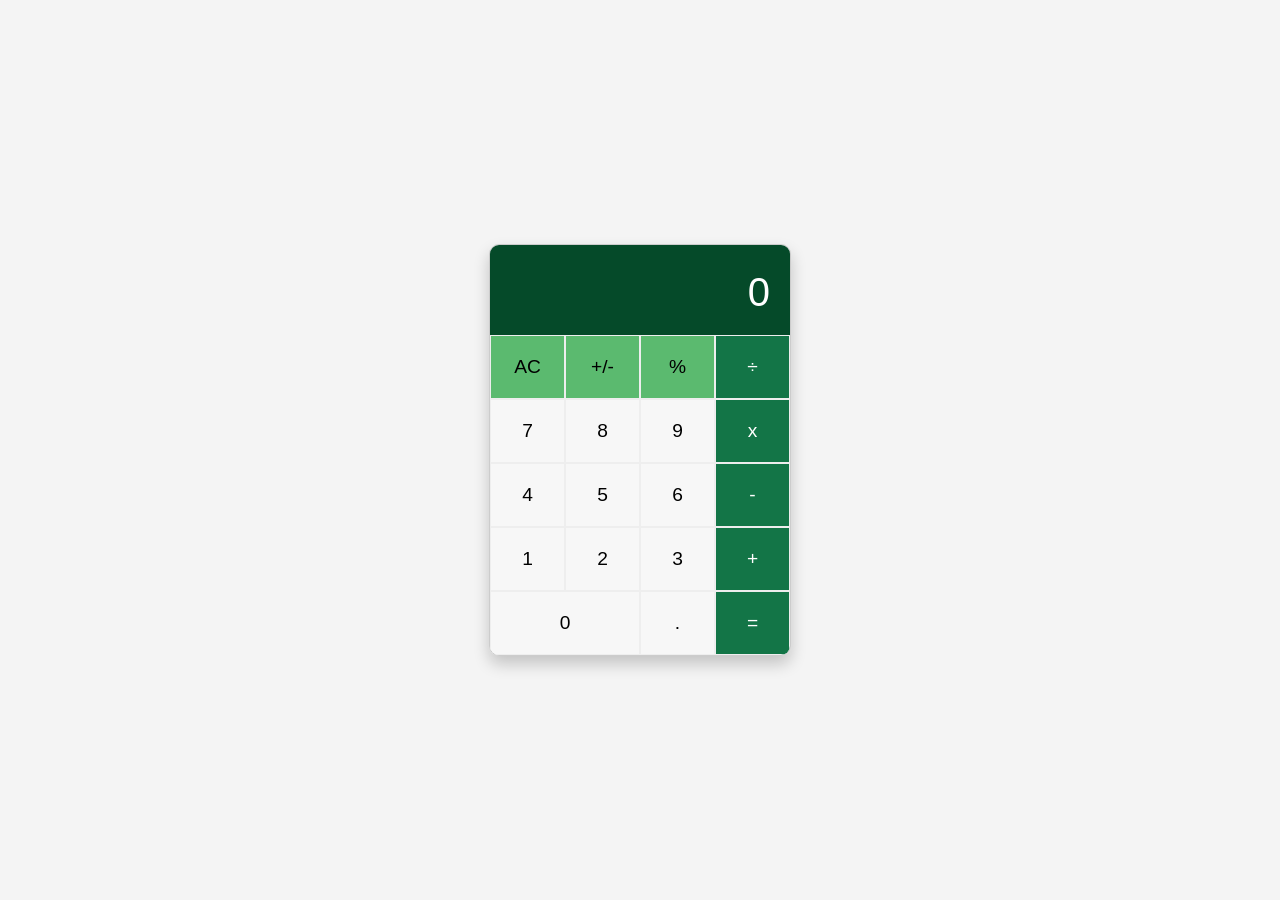
==== index.html @ 1d53a579 "chore: initialize calculator project" ====
<!DOCTYPE html>
<html lang="ko-KR">

<head>
  <meta charset="UTF-8">
  <meta name="viewport" content="width=device-width, initial-scale=1.0">
  <title>Calculator</title>
  <link rel="stylesheet" href="./styles.css?v=20261013-mobile">
  <link rel="shortcut icon" href="./favicon/wx.ico" type="image/x-icon" />
  <link rel="icon" href="./favicon/wx.svg" type="image/svg" />
</head>

<body>
  <div class="calculator">
    <div class="history-display" id="history-display"></div>
    <div class="display" id="display">0</div>
    <div class="buttons">
      <button class="clear" data-type="clear">AC</button>
      <button class="operator" data-op="neg">+/-</button>
      <button class="operator" data-op="percent">%</button>
      <button class="operator" data-op="divide">÷</button>

      <button class="number" data-num="7">7</button>
      <button class="number" data-num="8">8</button>
      <button class="number" data-num="9">9</button>
      <button class="operator" data-op="multiply">x</button>

      <button class="number" data-num="4">4</button>
      <button class="number" data-num="5">5</button>
      <button class="number" data-num="6">6</button>
      <button class="operator" data-op="subtract">-</button>

      <button class="number" data-num="1">1</button>
      <button class="number" data-num="2">2</button>
      <button class="number" data-num="3">3</button>
      <button class="operator" data-op="add">+</button>

      <button class="number zero" data-num="0">0</button>
      <button class="number" data-num=".">.</button>
      <button class="equals" data-op="equals">=</button>
    </div>
  </div>

  <script src="./script.js"></script>

</body>

</html>
---- styles.css ----
/* style.css */
body {
  font-family: Arial, sans-serif;
  display: flex;
  justify-content: center;
  align-items: center;
  min-height: 100vh;
  margin: 0;
  background-color: #f4f4f4;
}

.calculator {
  width: 300px;
  border: 1px solid #ccc;
  border-radius: 10px;
  box-shadow: 0 8px 16px rgba(0, 0, 0, 0.2);
  overflow: hidden;
}

.history-display {
  background-color: #054A29;
  color: #a5a5a5;
  font-size: 0.8em;
  padding: 5px 20px 0 20px;
  text-align: right;
  min-height: 1.2em;
  box-sizing: border-box;
}

.display {
  background-color: #054A29;
  color: white;
  font-size: 2.5em;
  padding: 10px 20px 20px 20px;
  text-align: right;
  box-sizing: border-box;
  overflow-x: auto;
}

.buttons {
  display: grid;
  grid-template-columns: repeat(4, 1fr);
}

button {
  padding: 20px;
  border: 1px solid #eee;
  background-color: #f7f7f7;
  font-size: 1.2em;
  cursor: pointer;
  outline: none;
  transition: background-color 0.1s;
}

button:active {
  filter: brightness(0.85);
}

/* 특수 버튼 스타일 */
.operator {
  background-color: #137547;
  color: white;
}

.clear,
.operator[data-op="neg"],
.operator[data-op="percent"] {
  background-color: #5BBA6F;
  color: black;
}

.equals {
  background-color: #137547;
  color: white;
  grid-column: span 1;
  /* 명시적 설정 */
}

.zero {
  grid-column: span 2;
  /* 0 버튼을 두 칸 차지하게 함 */
}
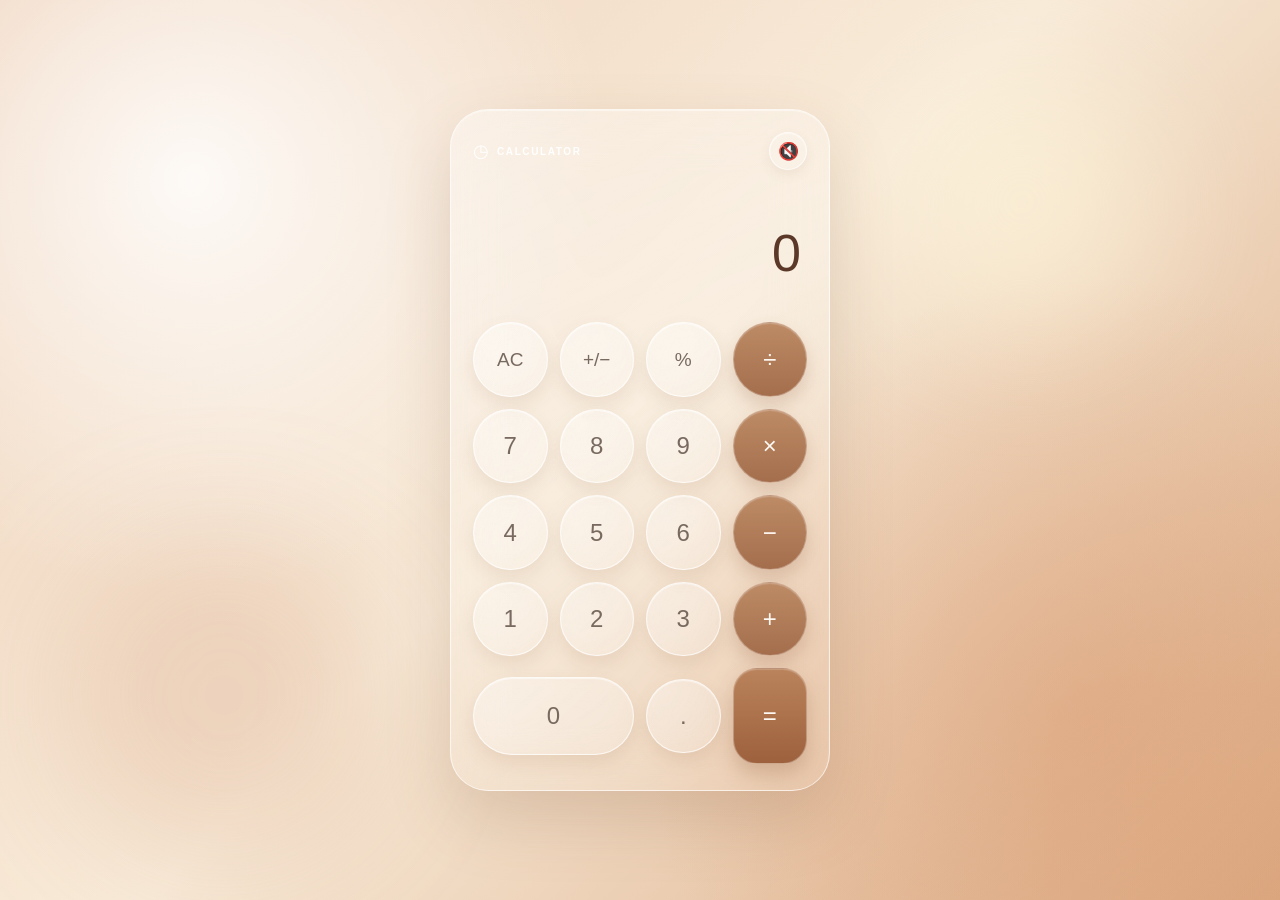
==== commit 79a98dcd: "feat: add glassmorphism UI and soft click sound" ====
--- a/index.html
+++ b/index.html
@@ -4,42 +4,100 @@
 <head>
   <meta charset="UTF-8">
   <meta name="viewport" content="width=device-width, initial-scale=1.0">
-  <title>Calculator</title>
-  <link rel="stylesheet" href="./styles.css?v=20261013-mobile">
-  <link rel="shortcut icon" href="./favicon/wx.ico" type="image/x-icon" />
-  <link rel="icon" href="./favicon/wx.svg" type="image/svg" />
+
+  <meta name="description" content="따뜻한 글래스모피즘 디자인과 Soft Click 사운드를 적용한 계산기입니다.">
+
+  <title>Warm Glass Calculator</title>
+
+  <link rel="stylesheet" href="./styles.css">
+
+  <link rel="shortcut icon" href="./favicon/wx.ico" type="image/x-icon">
+
+  <link rel="icon" href="./favicon/wx.svg" type="image/svg+xml">
 </head>
 
 <body>
-  <div class="calculator">
-    <div class="history-display" id="history-display"></div>
-    <div class="display" id="display">0</div>
-    <div class="buttons">
-      <button class="clear" data-type="clear">AC</button>
-      <button class="operator" data-op="neg">+/-</button>
-      <button class="operator" data-op="percent">%</button>
-      <button class="operator" data-op="divide">÷</button>
 
-      <button class="number" data-num="7">7</button>
-      <button class="number" data-num="8">8</button>
-      <button class="number" data-num="9">9</button>
-      <button class="operator" data-op="multiply">x</button>
+  <main class="app-shell">
 
-      <button class="number" data-num="4">4</button>
-      <button class="number" data-num="5">5</button>
-      <button class="number" data-num="6">6</button>
-      <button class="operator" data-op="subtract">-</button>
+    <section class="calculator" aria-label="계산기">
 
-      <button class="number" data-num="1">1</button>
-      <button class="number" data-num="2">2</button>
-      <button class="number" data-num="3">3</button>
-      <button class="operator" data-op="add">+</button>
+      <!-- 상단 영역 -->
+      <header class="calculator-topbar">
 
-      <button class="number zero" data-num="0">0</button>
-      <button class="number" data-num=".">.</button>
-      <button class="equals" data-op="equals">=</button>
-    </div>
-  </div>
+        <div class="calculator-brand">
+          <span class="brand-icon" aria-hidden="true">◷</span>
+          <span class="brand-text">CALCULATOR</span>
+        </div>
+
+        <!-- 사운드 ON/OFF -->
+        <button type="button" id="sound-toggle" class="sound-toggle" aria-label="키패드 소리 켜기" aria-pressed="false"
+          title="키패드 소리 켜기">
+          <span id="sound-icon" aria-hidden="true">🔇</span>
+        </button>
+
+      </header>
+
+      <!-- 계산 결과 표시 -->
+      <div class="display-section">
+
+        <div class="history-display" id="history-display" aria-label="계산 과정"></div>
+
+        <div class="display" id="display" role="status" aria-live="off" aria-label="계산 결과">0</div>
+
+      </div>
+
+      <!-- 계산기 키패드 -->
+      <div class="buttons" aria-label="계산기 키패드">
+
+        <!-- 첫 번째 줄 -->
+        <button type="button" class="key key--glass key--utility" data-type="clear">AC</button>
+
+        <button type="button" class="key key--glass key--utility" data-op="neg" aria-label="부호 변경">+/−</button>
+
+        <button type="button" class="key key--glass key--utility" data-op="percent" aria-label="백분율">%</button>
+
+        <button type="button" class="key key--operator" data-op="divide" aria-label="나누기">÷</button>
+
+        <!-- 두 번째 줄 -->
+        <button type="button" class="key key--glass" data-num="7">7</button>
+
+        <button type="button" class="key key--glass" data-num="8">8</button>
+
+        <button type="button" class="key key--glass" data-num="9">9</button>
+
+        <button type="button" class="key key--operator" data-op="multiply" aria-label="곱하기">×</button>
+
+        <!-- 세 번째 줄 -->
+        <button type="button" class="key key--glass" data-num="4">4</button>
+
+        <button type="button" class="key key--glass" data-num="5">5</button>
+
+        <button type="button" class="key key--glass" data-num="6">6</button>
+
+        <button type="button" class="key key--operator" data-op="subtract" aria-label="빼기">−</button>
+
+        <!-- 네 번째 줄 -->
+        <button type="button" class="key key--glass" data-num="1">1</button>
+
+        <button type="button" class="key key--glass" data-num="2">2</button>
+
+        <button type="button" class="key key--glass" data-num="3">3</button>
+
+        <button type="button" class="key key--operator" data-op="add" aria-label="더하기">+</button>
+
+        <!-- 다섯 번째 줄 -->
+        <button type="button" class="key key--glass key--zero" data-num="0">0</button>
+
+        <button type="button" class="key key--glass key--decimal" data-num="." aria-label="소수점">.</button>
+
+        <button type="button" class="key key--equals" data-op="equals" aria-label="계산하기">=</button>
+
+      </div>
+
+    </section>
+
+  </main>
 
   <script src="./script.js"></script>
 
--- a/styles.css
+++ b/styles.css
@@ -1,82 +1,652 @@
-/* style.css */
+/* ========================================
+   Warm Glass Calculator
+   Glassmorphism UI
+======================================== */
+
+/* ===== 01. 디자인 변수 ===== */
+
+:root {
+  /* 배경 */
+  --bg-light: #f8ebd9;
+  --bg-peach: #efd3bc;
+  --bg-caramel: #dba982;
+
+  /* 유리 */
+  --glass-bg: rgba(255, 255, 255, 0.15);
+  --glass-border: rgba(255, 255, 255, 0.65);
+  --glass-highlight: rgba(255, 255, 255, 0.35);
+
+  /* 글자 */
+  --text-primary: #5b3827;
+  --text-secondary: #907568;
+  --text-key: #796a60;
+  --text-white: #fff9f3;
+
+  /* 연산 버튼 */
+  --operator-light: #bd8b66;
+  --operator-dark: #a46e4c;
+
+  /* 그림자 */
+  --shadow-main: 0 28px 65px rgba(126, 78, 48, 0.2);
+  --shadow-key: 0 8px 18px rgba(139, 91, 58, 0.12);
+}
+
+
+/* ===== 02. 기본 설정 ===== */
+
+* {
+  box-sizing: border-box;
+}
+
+html {
+  min-height: 100%;
+}
+
 body {
-  font-family: Arial, sans-serif;
+  margin: 0;
+
+  min-height: 100vh;
+  min-height: 100dvh;
+
+  font-family: Arial, "Malgun Gothic", sans-serif;
+
+  color: var(--text-primary);
+
+  background:
+    radial-gradient(circle at 15% 20%,
+      rgba(255, 255, 255, 0.85),
+      transparent 32%),
+    radial-gradient(circle at 85% 80%,
+      rgba(217, 151, 107, 0.45),
+      transparent 34%),
+    linear-gradient(135deg,
+      var(--bg-peach) 0%,
+      var(--bg-light) 48%,
+      var(--bg-caramel) 100%);
+
+  overflow-x: hidden;
+}
+
+
+/* ===== 03. 배경 장식 ===== */
+
+body::before,
+body::after {
+  content: "";
+
+  position: fixed;
+
+  border-radius: 50%;
+
+  pointer-events: none;
+
+  z-index: 0;
+
+  filter: blur(65px);
+}
+
+body::before {
+  width: 260px;
+  height: 260px;
+
+  top: 8%;
+  right: 10%;
+
+  background: rgba(255, 247, 221, 0.55);
+}
+
+body::after {
+  width: 320px;
+  height: 320px;
+
+  bottom: 5%;
+  left: 5%;
+
+  background: rgba(205, 139, 101, 0.22);
+}
+
+
+/* ===== 04. 전체 레이아웃 ===== */
+
+.app-shell {
+  position: relative;
+
+  z-index: 1;
+
   display: flex;
+  align-items: center;
   justify-content: center;
+
+  width: 100%;
+
+  min-height: 100vh;
+  min-height: 100dvh;
+
+  padding: 24px;
+}
+
+
+/* ===== 05. 계산기 본체 ===== */
+
+.calculator {
+  position: relative;
+
+  isolation: isolate;
+
+  width: 100%;
+  max-width: 380px;
+
+  padding: 22px 22px 26px;
+
+  border-radius: 38px;
+
+  background:
+    linear-gradient(145deg,
+      rgba(255, 255, 255, 0.22),
+      rgba(255, 255, 255, 0.09));
+
+  border: 1.5px solid var(--glass-border);
+
+  box-shadow:
+    var(--shadow-main),
+    inset 0 1px 1px rgba(255, 255, 255, 0.5);
+
+  backdrop-filter: blur(26px);
+  -webkit-backdrop-filter: blur(26px);
+
+  overflow: hidden;
+}
+
+
+/* 유리 표면에 비치는 빛 */
+
+.calculator::before {
+  content: "";
+
+  position: absolute;
+  inset: 0;
+
+  border-radius: inherit;
+
+  background:
+    linear-gradient(160deg,
+      rgba(255, 255, 255, 0.18),
+      transparent 55%);
+
+  pointer-events: none;
+
+  z-index: -1;
+}
+
+
+/* ===== 06. 계산기 상단 ===== */
+
+.calculator-topbar {
+  display: flex;
+  justify-content: space-between;
   align-items: center;
-  min-height: 100vh;
-  margin: 0;
-  background-color: #f4f4f4;
-}
-
-.calculator {
-  width: 300px;
-  border: 1px solid #ccc;
-  border-radius: 10px;
-  box-shadow: 0 8px 16px rgba(0, 0, 0, 0.2);
-  overflow: hidden;
-}
+
+  min-height: 38px;
+}
+
+.calculator-brand {
+  display: flex;
+  align-items: center;
+
+  gap: 8px;
+}
+
+.brand-icon {
+  font-size: 18px;
+  line-height: 1;
+
+  color: rgba(255, 255, 255, 0.95);
+}
+
+.brand-text {
+  font-size: 10px;
+  font-weight: 700;
+
+  letter-spacing: 0.16em;
+
+  color: rgba(255, 255, 255, 0.95);
+}
+
+
+/* ===== 07. 사운드 버튼 ===== */
+
+.sound-toggle {
+  display: flex;
+  align-items: center;
+  justify-content: center;
+
+  width: 38px;
+  height: 38px;
+
+  flex-shrink: 0;
+
+  border-radius: 50%;
+
+  border: 1px solid rgba(255, 255, 255, 0.65);
+
+  background: rgba(255, 255, 255, 0.18);
+
+  box-shadow:
+    inset 0 1px 1px rgba(255, 255, 255, 0.45),
+    0 5px 12px rgba(122, 78, 52, 0.08);
+
+  cursor: pointer;
+
+  transition:
+    transform 0.15s ease,
+    background 0.15s ease;
+}
+
+.sound-toggle:hover {
+  background: rgba(255, 255, 255, 0.32);
+
+  transform: translateY(-1px);
+}
+
+.sound-toggle:active {
+  transform: scale(0.94);
+}
+
+.sound-toggle span {
+  font-size: 17px;
+  line-height: 1;
+}
+
+
+/* ===== 08. 디스플레이 영역 ===== */
+
+.display-section {
+  display: flex;
+  flex-direction: column;
+  justify-content: flex-end;
+
+  min-width: 0;
+
+  min-height: 152px;
+
+  padding-top: 12px;
+  padding-bottom: 24px;
+}
+
+
+/* 계산 과정 */
 
 .history-display {
-  background-color: #054A29;
-  color: #a5a5a5;
-  font-size: 0.8em;
-  padding: 5px 20px 0 20px;
+  min-width: 0;
+
+  min-height: 25px;
+
+  padding: 3px 8px;
+
+  color: var(--text-secondary);
+
+  font-size: 14px;
+  font-weight: 500;
+
+  line-height: 1.4;
+
   text-align: right;
-  min-height: 1.2em;
-  box-sizing: border-box;
-}
+
+  white-space: nowrap;
+
+  overflow-x: auto;
+
+  scrollbar-width: none;
+}
+
+.history-display::-webkit-scrollbar {
+  display: none;
+}
+
+
+/* 계산 결과 */
 
 .display {
-  background-color: #054A29;
-  color: white;
-  font-size: 2.5em;
-  padding: 10px 20px 20px 20px;
+  display: block;
+
+  width: 100%;
+  min-width: 0;
+
+  min-height: 75px;
+
+  padding: 8px 8px 12px;
+
+  color: var(--text-primary);
+
+  font-size: clamp(38px, 10vw, 52px);
+  font-weight: 500;
+
+  line-height: 1.25;
+
+  letter-spacing: -0.035em;
+
   text-align: right;
-  box-sizing: border-box;
+
+  white-space: nowrap;
+
   overflow-x: auto;
-}
+  overflow-y: hidden;
+
+  scrollbar-width: none;
+}
+
+.display::-webkit-scrollbar {
+  display: none;
+}
+
+
+/* 긴 숫자 표시 */
+
+.display.is-long {
+  font-size: 38px;
+}
+
+.display.is-very-long {
+  font-size: 29px;
+}
+
+
+/* ===== 09. 키패드 그리드 ===== */
 
 .buttons {
   display: grid;
-  grid-template-columns: repeat(4, 1fr);
-}
-
-button {
-  padding: 20px;
-  border: 1px solid #eee;
-  background-color: #f7f7f7;
-  font-size: 1.2em;
+
+  grid-template-columns: repeat(4, minmax(0, 1fr));
+
+  gap: 12px;
+
+  align-items: stretch;
+
+  width: 100%;
+}
+
+
+/* ===== 10. 버튼 공통 ===== */
+
+.key {
+  display: flex;
+  align-items: center;
+  justify-content: center;
+
+  width: 100%;
+  min-width: 0;
+
+  aspect-ratio: 1 / 1;
+
+  padding: 0;
+
+  border: 1px solid rgba(255, 255, 255, 0.6);
+
+  border-radius: 50%;
+
+  font-family: inherit;
+
+  font-size: 24px;
+  font-weight: 500;
+
+  line-height: 1;
+
   cursor: pointer;
-  outline: none;
-  transition: background-color 0.1s;
-}
-
-button:active {
-  filter: brightness(0.85);
-}
-
-/* 특수 버튼 스타일 */
-.operator {
-  background-color: #137547;
-  color: white;
-}
-
-.clear,
-.operator[data-op="neg"],
-.operator[data-op="percent"] {
-  background-color: #5BBA6F;
-  color: black;
-}
-
-.equals {
-  background-color: #137547;
-  color: white;
-  grid-column: span 1;
-  /* 명시적 설정 */
-}
-
-.zero {
+
+  user-select: none;
+
+  -webkit-user-select: none;
+  -webkit-tap-highlight-color: transparent;
+
+  touch-action: manipulation;
+
+  transition:
+    transform 0.14s ease,
+    background 0.14s ease,
+    box-shadow 0.14s ease,
+    filter 0.14s ease;
+}
+
+.key:hover {
+  transform: translateY(-1px);
+}
+
+.key:active {
+  transform: scale(0.95);
+}
+
+.key:focus-visible,
+.sound-toggle:focus-visible {
+  outline: 3px solid rgba(100, 60, 40, 0.65);
+
+  outline-offset: 3px;
+}
+
+
+/* ===== 11. 유리 숫자 버튼 ===== */
+
+.key--glass {
+  color: var(--text-key);
+
+  background:
+    linear-gradient(145deg,
+      rgba(255, 255, 255, 0.32),
+      rgba(255, 255, 255, 0.12));
+
+  border: 1px solid rgba(255, 255, 255, 0.7);
+
+  box-shadow:
+    inset 0 1px 1px rgba(255, 255, 255, 0.55),
+    var(--shadow-key);
+
+  backdrop-filter: blur(15px);
+  -webkit-backdrop-filter: blur(15px);
+}
+
+.key--glass:hover {
+  background:
+    linear-gradient(145deg,
+      rgba(255, 255, 255, 0.48),
+      rgba(255, 255, 255, 0.18));
+}
+
+
+/* ===== 12. 특수 기능 버튼 ===== */
+
+.key--utility {
+  font-size: 19px;
+
+  font-weight: 500;
+
+  color: var(--text-key);
+}
+
+
+/* ===== 13. 연산 버튼 ===== */
+
+.key--operator {
+  color: var(--text-white);
+
+  background:
+    linear-gradient(180deg,
+      var(--operator-light),
+      var(--operator-dark));
+
+  border: 1px solid rgba(255, 255, 255, 0.28);
+
+  box-shadow:
+    inset 0 1px 1px rgba(255, 255, 255, 0.2),
+    0 9px 18px rgba(136, 84, 48, 0.22);
+}
+
+.key--operator:hover {
+  filter: brightness(1.07);
+}
+
+
+/* ===== 14. 0 버튼 ===== */
+
+.key--zero {
   grid-column: span 2;
-  /* 0 버튼을 두 칸 차지하게 함 */
+
+  aspect-ratio: auto;
+
+  height: 82%;
+
+  align-self: center;
+
+  border-radius: 999px;
+}
+
+
+/* ===== 15. 소수점 버튼 ===== */
+
+.key--decimal {
+  align-self: center;
+}
+
+
+/* ===== 16. 등호 버튼 ===== */
+
+.key--equals {
+  aspect-ratio: 0.78;
+
+  border-radius: 24px;
+
+  color: var(--text-white);
+
+  background:
+    linear-gradient(180deg,
+      #ba835b 0%,
+      #9d613d 100%);
+
+  border: 1px solid rgba(255, 255, 255, 0.3);
+
+  box-shadow:
+    inset 0 1px 1px rgba(255, 255, 255, 0.2),
+    0 10px 20px rgba(131, 78, 43, 0.25);
+}
+
+.key--equals:hover {
+  filter: brightness(1.08);
+}
+
+
+/* ===== 17. 태블릿 및 모바일 ===== */
+
+@media (max-width: 480px) {
+
+  .app-shell {
+    padding: 16px;
+  }
+
+  .calculator {
+    max-width: 360px;
+
+    padding: 18px 18px 22px;
+
+    border-radius: 32px;
+  }
+
+  .display-section {
+    min-height: 138px;
+
+    padding-bottom: 18px;
+  }
+
+  .display {
+    font-size: clamp(36px, 11vw, 48px);
+
+    min-height: 70px;
+  }
+
+  .display.is-long {
+    font-size: 32px;
+  }
+
+  .display.is-very-long {
+    font-size: 26px;
+  }
+
+  .buttons {
+    gap: 10px;
+  }
+
+  .key {
+    font-size: 22px;
+  }
+
+  .key--utility {
+    font-size: 17px;
+  }
+
+  .key--equals {
+    border-radius: 22px;
+  }
+}
+
+
+/* ===== 18. 작은 모바일 ===== */
+
+@media (max-width: 360px) {
+
+  .app-shell {
+    padding: 12px;
+  }
+
+  .calculator {
+    padding: 16px;
+
+    border-radius: 28px;
+  }
+
+  .buttons {
+    gap: 8px;
+  }
+
+  .key {
+    font-size: 20px;
+  }
+
+  .key--utility {
+    font-size: 15px;
+  }
+
+  .display {
+    font-size: 38px;
+  }
+
+  .display.is-long {
+    font-size: 29px;
+  }
+
+  .display.is-very-long {
+    font-size: 23px;
+  }
+}
+
+
+/* ===== 19. 화면 높이가 낮은 경우 ===== */
+
+@media (max-height: 650px) {
+
+  .app-shell {
+    align-items: flex-start;
+  }
+
+  .display-section {
+    min-height: 110px;
+  }
+}
+
+
+/* ===== 20. 애니메이션 감소 설정 ===== */
+
+@media (prefers-reduced-motion: reduce) {
+
+  .key,
+  .sound-toggle {
+    transition: none;
+  }
+
 }
